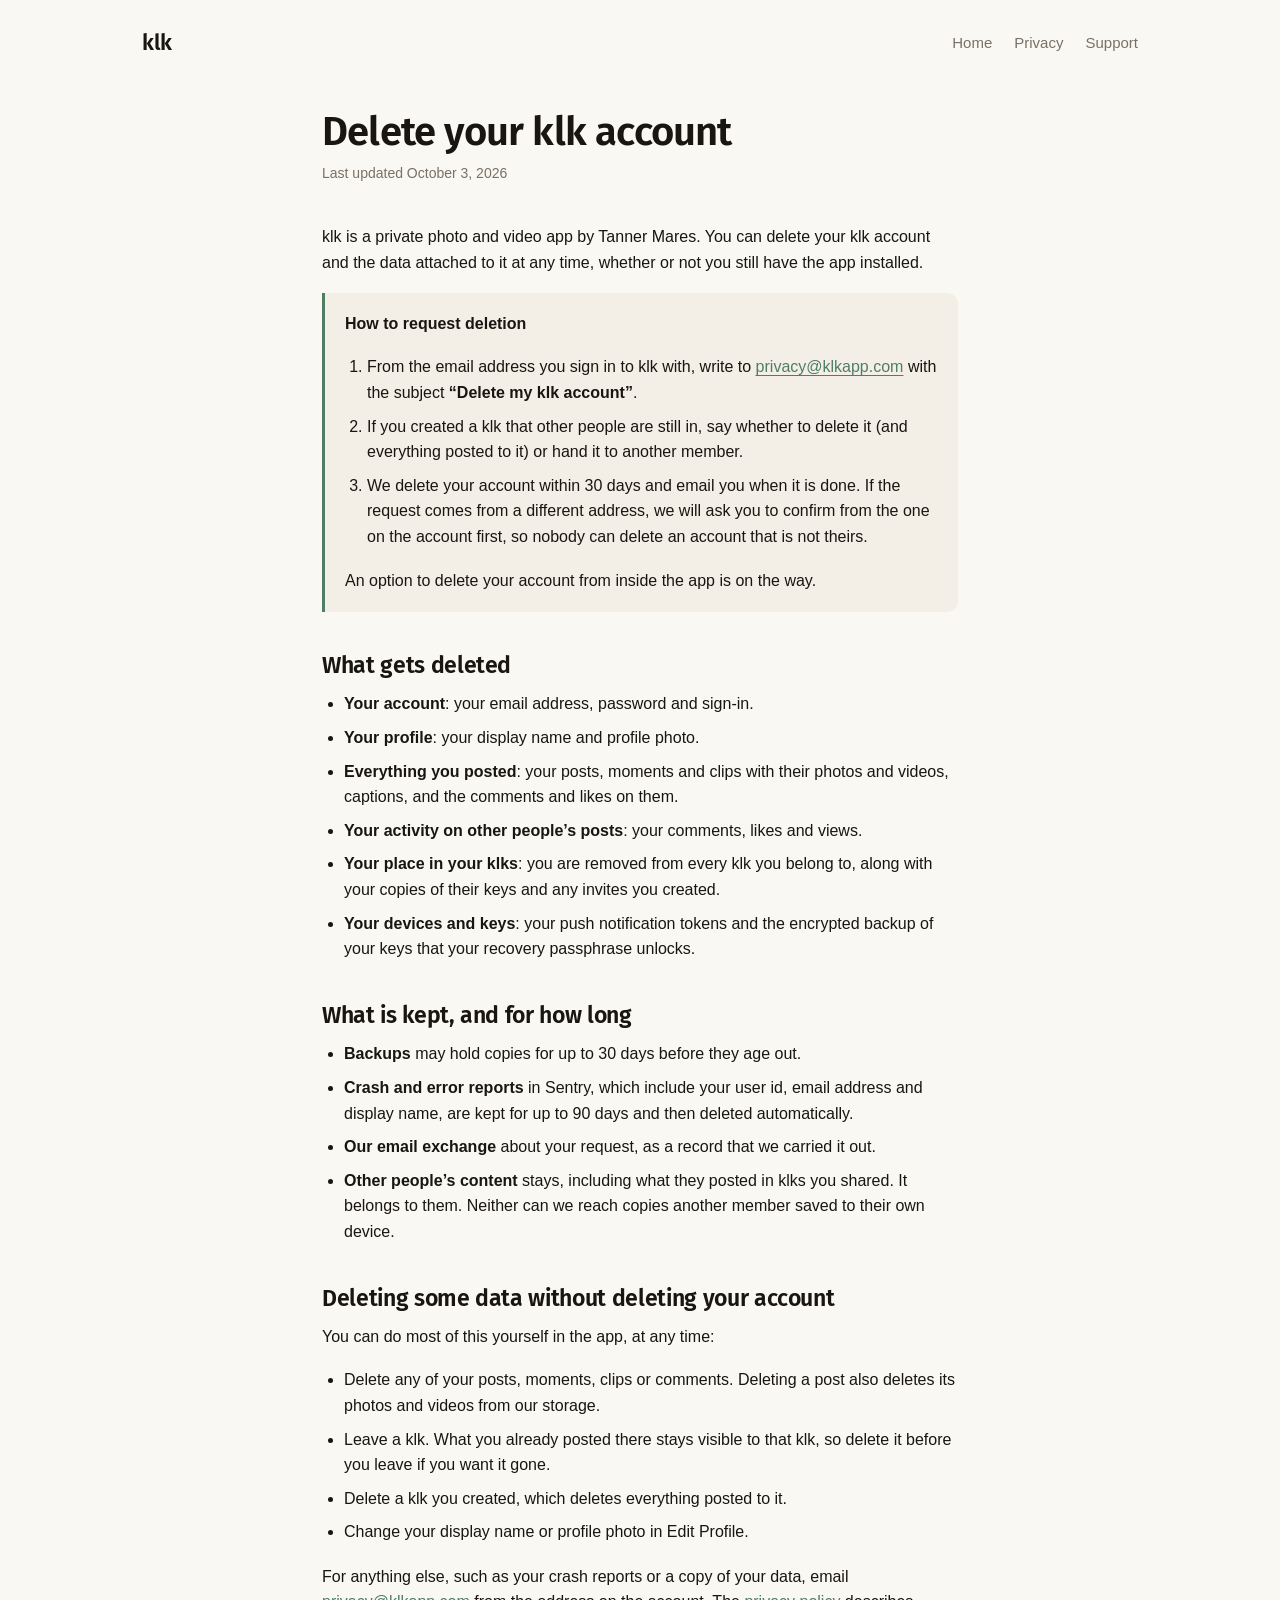
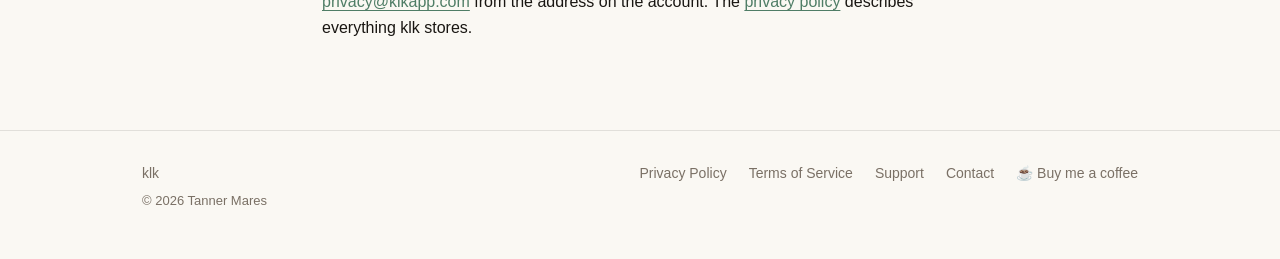
==== delete-account.html @ 4e1e34ee "feat(site): add a page for requesting account deletion ## Why this was needed Google Play's Data saf" ====
<!doctype html>
<html lang="en">
  <head>
    <meta charset="utf-8" />
    <meta name="viewport" content="width=device-width, initial-scale=1" />
    <title>Delete your account — klk</title>
    <meta
      name="description"
      content="How to delete your klk account and its data, what gets deleted, and what is kept."
    />
    <meta name="theme-color" content="#4f7d66" />
    <meta property="og:type" content="website" />
    <meta property="og:site_name" content="klk" />
    <meta property="og:title" content="Delete your account — klk" />
    <meta
      property="og:description"
      content="How to delete your klk account and its data, what gets deleted, and what is kept."
    />
    <meta property="og:url" content="https://klkapp.com/delete-account" />
    <meta property="og:image" content="https://klkapp.com/assets/og-image.png" />
    <meta property="og:image:width" content="2400" />
    <meta property="og:image:height" content="1260" />
    <meta
      property="og:image:alt"
      content="klk — a private, invite-only place for photos and video, shown with a list of klks: Family, Cabin trip, Book club."
    />
    <meta name="twitter:card" content="summary_large_image" />
    <meta name="twitter:title" content="Delete your account — klk" />
    <meta
      name="twitter:description"
      content="How to delete your klk account and its data, what gets deleted, and what is kept."
    />
    <meta name="twitter:image" content="https://klkapp.com/assets/og-image.png" />
    <link rel="icon" href="favicon.svg" type="image/svg+xml" />
    <link rel="preconnect" href="https://fonts.googleapis.com" />
    <link rel="preconnect" href="https://fonts.gstatic.com" crossorigin />
    <link
      href="https://fonts.googleapis.com/css2?family=Fira+Sans:wght@500;600&display=swap"
      rel="stylesheet"
    />
    <link rel="stylesheet" href="styles.css" />
  </head>
  <body>
    <header class="site-head">
      <div class="wrap">
        <a class="wordmark" href="./">klk</a>
        <nav>
          <a href="./">Home</a>
          <a href="privacy.html">Privacy</a>
          <a href="support.html">Support</a>
        </nav>
      </div>
    </header>

    <main class="doc">
      <div class="wrap narrow">
        <h1>Delete your klk account</h1>
        <p class="updated">Last updated October 3, 2026</p>

        <p>
          klk is a private photo and video app by Tanner Mares. You can delete your klk
          account and the data attached to it at any time, whether or not you still have
          the app installed.
        </p>

        <div class="callout">
          <p><strong>How to request deletion</strong></p>
          <ol>
            <li>
              From the email address you sign in to klk with, write to
              <a href="mailto:privacy@klkapp.com?subject=Delete%20my%20klk%20account"
                >privacy@klkapp.com</a
              >
              with the subject <strong>“Delete my klk account”</strong>.
            </li>
            <li>
              If you created a klk that other people are still in, say whether to delete it
              (and everything posted to it) or hand it to another member.
            </li>
            <li>
              We delete your account within 30 days and email you when it is done. If the
              request comes from a different address, we will ask you to confirm from the
              one on the account first, so nobody can delete an account that is not theirs.
            </li>
          </ol>
          <p>An option to delete your account from inside the app is on the way.</p>
        </div>

        <h2>What gets deleted</h2>
        <ul>
          <li>
            <strong>Your account</strong>: your email address, password and sign-in.
          </li>
          <li><strong>Your profile</strong>: your display name and profile photo.</li>
          <li>
            <strong>Everything you posted</strong>: your posts, moments and clips with
            their photos and videos, captions, and the comments and likes on them.
          </li>
          <li>
            <strong>Your activity on other people’s posts</strong>: your comments, likes
            and views.
          </li>
          <li>
            <strong>Your place in your klks</strong>: you are removed from every klk you
            belong to, along with your copies of their keys and any invites you created.
          </li>
          <li>
            <strong>Your devices and keys</strong>: your push notification tokens and the
            encrypted backup of your keys that your recovery passphrase unlocks.
          </li>
        </ul>

        <h2>What is kept, and for how long</h2>
        <ul>
          <li>
            <strong>Backups</strong> may hold copies for up to 30 days before they age out.
          </li>
          <li>
            <strong>Crash and error reports</strong> in Sentry, which include your user id,
            email address and display name, are kept for up to 90 days and then deleted
            automatically.
          </li>
          <li>
            <strong>Our email exchange</strong> about your request, as a record that we
            carried it out.
          </li>
          <li>
            <strong>Other people’s content</strong> stays, including what they posted in
            klks you shared. It belongs to them. Neither can we reach copies another member
            saved to their own device.
          </li>
        </ul>

        <h2 id="delete-some-data">Deleting some data without deleting your account</h2>
        <p>You can do most of this yourself in the app, at any time:</p>
        <ul>
          <li>
            Delete any of your posts, moments, clips or comments. Deleting a post also
            deletes its photos and videos from our storage.
          </li>
          <li>
            Leave a klk. What you already posted there stays visible to that klk, so delete
            it before you leave if you want it gone.
          </li>
          <li>
            Delete a klk you created, which deletes everything posted to it.
          </li>
          <li>Change your display name or profile photo in Edit Profile.</li>
        </ul>
        <p>
          For anything else, such as your crash reports or a copy of your data, email
          <a href="mailto:privacy@klkapp.com">privacy@klkapp.com</a> from the address on
          the account. The <a href="privacy.html">privacy policy</a> describes everything
          klk stores.
        </p>
      </div>
    </main>

    <footer class="site-foot">
      <div class="wrap">
        <div>
          <span>klk</span>
          <p class="copyright">© 2026 Tanner Mares</p>
        </div>
        <nav>
          <a href="privacy.html">Privacy Policy</a>
          <a href="terms.html">Terms of Service</a>
          <a href="support.html">Support</a>
          <a href="mailto:support@klkapp.com">Contact</a>
          <a href="https://buymeacoffee.com/tannermares" target="_blank" rel="noopener noreferrer">☕ Buy me a coffee</a>
        </nav>
      </div>
    </footer>
  </body>
</html>
---- styles.css ----
/* klk — marketing site.
   Tokens mirror constants/theme.ts in the app repo. The rule that holds the system
   together: color only ever means "which klk." Chrome is warm ink; a klk hue appears
   only where it identifies a klk. */

:root {
  --paper: #faf8f3;
  --surface: #f3efe7;
  --surface-sunken: #ebe6dc;
  --ink: #191612;
  --ink-muted: #7a7065;
  --rule: rgba(25, 22, 18, 0.11);
  --accent: #4f7d66;
  --accent-pressed: #3e6753;
  --on-accent: #faf8f3;

  --pine: #4f7d66;
  --clay: #b5654a;
  --indigo: #4c6fa5;
  --plum: #8a5a7d;
  --ochre: #a8813c;
  --teal: #3f7c86;

  --screen: 22px;
  --heading: 'Fira Sans', ui-sans-serif, system-ui, sans-serif;
  --body: -apple-system, BlinkMacSystemFont, 'Segoe UI', Roboto, Helvetica, Arial,
    sans-serif;
}

@media (prefers-color-scheme: dark) {
  :root {
    --paper: #14120f;
    --surface: #1e1b17;
    --surface-sunken: #0d0b09;
    --ink: #efeae1;
    --ink-muted: #9c9287;
    --rule: rgba(239, 234, 225, 0.12);
    --accent: #6fa88c;
    --accent-pressed: #8abfa4;
    --on-accent: #14120f;

    --pine: #6fa88c;
    --clay: #d08a6b;
    --indigo: #7c9bd1;
    --plum: #b98bac;
    --ochre: #d0a85b;
    --teal: #6baab4;
  }
}

* {
  box-sizing: border-box;
}

html {
  -webkit-text-size-adjust: 100%;
}

body {
  margin: 0;
  background: var(--paper);
  color: var(--ink);
  font-family: var(--body);
  font-size: 17px;
  line-height: 1.55;
  -webkit-font-smoothing: antialiased;
}

h1,
h2,
h3,
h4 {
  font-family: var(--heading);
  font-weight: 600;
  margin: 0;
}

h1 {
  font-size: clamp(34px, 6.5vw, 56px);
  line-height: 1.1;
  letter-spacing: -0.02em;
}

h2 {
  font-size: clamp(25px, 3.6vw, 34px);
  line-height: 1.2;
  letter-spacing: -0.015em;
}

h3 {
  font-size: 19px;
  line-height: 1.3;
  letter-spacing: -0.01em;
}

p {
  margin: 0 0 1.1em;
}

a {
  color: var(--accent);
  text-decoration-thickness: 1px;
  text-underline-offset: 3px;
}

.wrap {
  max-width: 1040px;
  margin: 0 auto;
  padding: 0 var(--screen);
}

.narrow {
  max-width: 680px;
}

.muted {
  color: var(--ink-muted);
}

.overline {
  font-size: 11px;
  letter-spacing: 0.07em;
  font-weight: 600;
  text-transform: uppercase;
  color: var(--ink-muted);
}

/* ── Chrome ─────────────────────────────────────────────────────────── */

.site-head {
  padding: 26px 0;
}

.site-head .wrap {
  display: flex;
  align-items: center;
  justify-content: space-between;
  gap: 16px;
}

.wordmark {
  display: inline-flex;
  align-items: center;
  gap: 10px;
  font-family: var(--heading);
  font-size: 22px;
  font-weight: 600;
  letter-spacing: -0.02em;
  color: var(--ink);
  text-decoration: none;
}

.wordmark svg {
  display: block;
}

.site-head nav {
  display: flex;
  gap: 22px;
  font-size: 15px;
}

.site-head nav a {
  color: var(--ink-muted);
  text-decoration: none;
}

.site-head nav a:hover {
  color: var(--ink);
}

/* ── Hero ───────────────────────────────────────────────────────────── */

.hero {
  padding: 48px 0 32px;
}

.hero .wrap {
  display: grid;
  grid-template-columns: minmax(0, 1fr) auto;
  gap: 56px;
  align-items: center;
}

.hero-copy {
  max-width: 30ch;
}

.hero h1 {
  margin-bottom: 20px;
}

.hero .lede {
  font-size: clamp(17px, 2vw, 20px);
  color: var(--ink-muted);
  max-width: 34ch;
}

.cta-row {
  display: flex;
  flex-wrap: wrap;
  gap: 12px;
  margin-top: 30px;
  align-items: center;
}

.btn {
  display: inline-block;
  padding: 14px 22px;
  border-radius: 11px;
  border: 1px solid transparent;
  font-size: 15px;
  font-weight: 600;
  text-decoration: none;
  background: var(--accent);
  color: var(--on-accent);
}

.btn:hover {
  background: var(--accent-pressed);
}

.btn.outline {
  background: transparent;
  border-color: var(--rule);
  color: var(--ink);
}

.btn.outline:hover {
  background: var(--surface);
}

.cta-note {
  font-size: 13px;
  color: var(--ink-muted);
}

/* ── Sections ───────────────────────────────────────────────────────── */

section {
  padding: 56px 0;
}

.rule-top {
  border-top: 1px solid var(--rule);
}

.section-head {
  max-width: 34ch;
  margin-bottom: 40px;
}

.section-head h2 {
  margin-bottom: 14px;
}

.section-head p {
  color: var(--ink-muted);
  margin: 0;
}

.cols {
  display: grid;
  grid-template-columns: repeat(3, minmax(0, 1fr));
  gap: 32px 40px;
}

@media (max-width: 760px) {
  .cols {
    grid-template-columns: 1fr;
  }
}

.col h3 {
  margin-bottom: 8px;
}

.col p {
  color: var(--ink-muted);
  font-size: 16px;
  margin: 0;
}

.col .hue-bar {
  display: block;
  width: 3px;
  height: 34px;
  border-radius: 4px;
  margin-bottom: 16px;
  background: var(--rule);
}

/* Philosophy — the emotional close. Wider measure, larger type, no columns. */

.manifesto {
  padding: 72px 0;
  background: var(--surface);
  border-top: 1px solid var(--rule);
  border-bottom: 1px solid var(--rule);
}

.manifesto .wrap {
  max-width: 680px;
}

.manifesto h2 {
  margin-bottom: 24px;
}

.manifesto p {
  font-size: clamp(17px, 2vw, 19px);
  line-height: 1.65;
}

.manifesto p:last-child {
  margin-bottom: 0;
}

/* ── Phone mockups ──────────────────────────────────────────────────── */

.phones {
  display: flex;
  gap: 20px;
  align-items: flex-end;
}

.phone {
  width: 258px;
  flex: none;
  border-radius: 38px;
  border: 1px solid var(--rule);
  background: var(--paper);
  padding: 9px;
  box-shadow: 0 8px 24px rgba(25, 22, 18, 0.14);
}

/* Both phones stay the same size — scaling one down read as an inconsistency rather than
   as depth. The pair is staggered vertically instead, which the flex-end alignment on the
   container turns into an offset without touching either frame's dimensions. */
.phone.behind {
  margin-bottom: 26px;
}

.screen {
  border-radius: 30px;
  overflow: hidden;
  background: var(--paper);
  /* Tall enough for the feed screen's full contents — moment bar, a whole post, and the
     tab bar — to sit inside the frame rather than overflowing past its bottom edge. */
  height: 580px;
  display: flex;
  flex-direction: column;
  font-size: 12px;
  line-height: 1.4;
}

.screen .title {
  font-family: var(--heading);
  font-weight: 600;
  font-size: 24px;
  letter-spacing: -0.02em;
  padding: 16px 14px 8px;
}

/* moment bar */

.moment-bar {
  display: flex;
  gap: 4px;
  padding: 10px 8px;
  border-bottom: 0.5px solid var(--rule);
}

.moment {
  width: 54px;
  text-align: center;
}

.moment .ring {
  width: 48px;
  height: 48px;
  margin: 0 auto;
  border-radius: 999px;
  border: 2px solid var(--rule);
  padding: 3px;
}

.moment .disc {
  width: 100%;
  height: 100%;
  border-radius: 999px;
  background: var(--surface-sunken);
  display: grid;
  place-items: center;
  font-size: 15px;
  font-weight: 600;
  color: var(--ink-muted);
}

.moment .cap {
  font-size: 10px;
  color: var(--ink-muted);
  margin-top: 4px;
  overflow: hidden;
  text-overflow: ellipsis;
  white-space: nowrap;
}

/* post */

.post-head {
  display: flex;
  align-items: center;
  gap: 10px;
  padding: 10px 14px;
}

.avatar {
  width: 28px;
  height: 28px;
  border-radius: 999px;
  background: var(--surface-sunken);
  display: grid;
  place-items: center;
  font-size: 11px;
  font-weight: 600;
  color: var(--ink-muted);
  flex: none;
}

.post-head .who {
  font-family: var(--heading);
  font-weight: 600;
  font-size: 13px;
  flex: 1;
}

.post-head .attr {
  text-align: right;
  line-height: 1.25;
}

.post-head .klk {
  font-size: 10px;
  font-weight: 600;
}

.post-head .when {
  font-size: 10px;
  color: var(--ink-muted);
}

/* The app posts at the photo's own ratio; the mockup pins it square so the whole post —
   icons, likes, caption — still fits inside the frame.

   The "photo" is a CSS-drawn scene rather than a real image: it keeps the repo
   dependency-free, it can't go stale against the app, and an illustrated lake sits
   honestly next to illustrated chrome where a stock photo would read as a real capture
   and make the rest look fake by comparison. Layers paint back to front — sky, sun,
   far ridge, near ridge, water, glare. */
.photo {
  aspect-ratio: 1 / 1;
  flex: none;
  position: relative;
  overflow: hidden;
  background: linear-gradient(#f6e2c8 0%, #f0cfae 42%, #e8bfa0 58%);
}

.photo::before {
  /* Sun, low and hazy. */
  content: '';
  position: absolute;
  top: 24%;
  left: 34%;
  width: 21%;
  aspect-ratio: 1;
  border-radius: 999px;
  background: radial-gradient(circle, #fff4dd 38%, rgba(255, 231, 194, 0) 72%);
}

.photo::after {
  /* Water — the bottom 42%, with the sun's glare smeared down it. */
  content: '';
  position: absolute;
  inset: 58% 0 0;
  background:
    radial-gradient(58% 88% at 44% 0%, rgba(255, 243, 219, 0.7), transparent 68%),
    linear-gradient(#c2a98d 0%, #8d8b7e 42%, #5d6963 100%);
}

/* Two ridges, and the far one is deliberately much paler — aerial perspective is the
   only thing separating them into distinct hills rather than one dark mass. */
.photo .ridge {
  position: absolute;
  left: -6%;
  right: -6%;
  bottom: 42%;
  height: 26%;
  background: #b09a84;
  clip-path: polygon(0 100%, 0 46%, 17% 22%, 31% 44%, 46% 14%, 63% 42%, 78% 26%, 100% 52%, 100% 100%);
}

.photo .ridge.near {
  bottom: 42%;
  height: 17%;
  background: #5c4c40;
  clip-path: polygon(0 100%, 0 62%, 22% 30%, 38% 58%, 57% 26%, 74% 54%, 100% 34%, 100% 100%);
}

.post-body {
  padding: 8px 14px 14px;
}

.icons {
  display: flex;
  gap: 16px;
  color: var(--ink-muted);
  margin-bottom: 5px;
}

.icons svg {
  display: block;
}

.likes {
  font-size: 12px;
  font-weight: 600;
}

.caption-line {
  font-size: 12px;
  color: var(--ink);
  margin-top: 4px;
}

.caption-line b {
  font-family: var(--heading);
  font-weight: 600;
}

.comment-line {
  font-size: 12px;
  color: var(--ink-muted);
  margin-top: 4px;
}

/* klks hub */

.hub-intro {
  padding: 4px 14px 14px;
  font-size: 12px;
  color: var(--ink-muted);
}

.klk-row {
  display: flex;
  align-items: center;
  gap: 14px;
  padding: 15px 14px;
  border-bottom: 0.5px solid var(--rule);
}

.klk-row .bar {
  width: 3px;
  height: 34px;
  border-radius: 4px;
  flex: none;
}

.klk-row .name {
  font-family: var(--heading);
  font-weight: 600;
  font-size: 14px;
}

.klk-row .members {
  font-size: 11px;
  color: var(--ink-muted);
  margin-top: 2px;
}

.klk-row .state {
  margin-left: auto;
  white-space: nowrap;
  font-size: 10px;
  letter-spacing: 0.07em;
  font-weight: 600;
  text-transform: uppercase;
}

/* tab bar */

.tabbar {
  margin-top: auto;
  display: flex;
  justify-content: space-around;
  align-items: center;
  padding: 12px 0 16px;
  border-top: 0.5px solid var(--rule);
  background: var(--surface);
  color: var(--ink-muted);
}

.tabbar .on {
  color: var(--accent);
}

/* ── Legal pages ────────────────────────────────────────────────────── */

.doc {
  padding: 24px 0 72px;
}

.doc h1 {
  font-size: clamp(29px, 5vw, 40px);
  margin-bottom: 8px;
}

.doc .updated {
  color: var(--ink-muted);
  font-size: 14px;
  margin-bottom: 40px;
}

.doc h2 {
  font-size: 23px;
  margin: 40px 0 12px;
}

.doc h3 {
  margin: 26px 0 8px;
}

.doc p,
.doc li {
  font-size: 16px;
  line-height: 1.6;
}

.doc ul,
.doc ol {
  padding-left: 22px;
  margin: 0 0 1.1em;
}

.doc li {
  margin-bottom: 8px;
}

.callout {
  background: var(--surface);
  border-left: 3px solid var(--accent);
  border-radius: 0 11px 11px 0;
  padding: 18px 20px;
  margin: 0 0 1.4em;
}

.callout p:last-child {
  margin-bottom: 0;
}

/* ── Invite page ────────────────────────────────────────────────────── */

/* The code is long and unbroken (two base64 strings), so it wraps anywhere rather
   than overflowing the column on a phone. */
.invite-code {
  display: flex;
  align-items: center;
  gap: 12px;
  background: var(--surface);
  border-radius: 11px;
  padding: 14px 16px;
  margin: 0 0 1.4em;
}

.invite-code code {
  flex: 1;
  min-width: 0;
  overflow-wrap: anywhere;
  font-size: 14px;
  line-height: 1.5;
  user-select: all;
}

button.btn {
  font: inherit;
  font-size: 15px;
  font-weight: 600;
  cursor: pointer;
}

/* ── Support FAQ ────────────────────────────────────────────────────── */

.faq {
  border-top: 1px solid var(--rule);
  margin-bottom: 1.4em;
}

.faq details {
  border-bottom: 1px solid var(--rule);
}

.faq summary {
  font-family: var(--heading);
  font-weight: 600;
  font-size: 16px;
  padding: 16px 28px 16px 0;
  cursor: pointer;
  position: relative;
  list-style: none;
}

/* Safari still paints the default disclosure triangle without this. */
.faq summary::-webkit-details-marker {
  display: none;
}

/* The chevron is drawn from two borders on a rotated square, so it inherits
   currentColor and needs no SVG or icon font. */
.faq summary::after {
  content: '';
  position: absolute;
  right: 6px;
  top: 22px;
  width: 7px;
  height: 7px;
  border-right: 2px solid var(--ink-muted);
  border-bottom: 2px solid var(--ink-muted);
  transform: rotate(45deg);
  transition: transform 0.15s ease;
}

.faq details[open] summary::after {
  transform: rotate(-135deg);
  top: 25px;
}

.faq .answer {
  padding: 0 0 16px;
}

.faq .answer p:last-child {
  margin-bottom: 0;
}

/* ── Footer ─────────────────────────────────────────────────────────── */

.site-foot {
  border-top: 1px solid var(--rule);
  padding: 32px 0 48px;
  font-size: 14px;
  color: var(--ink-muted);
}

.site-foot .wrap {
  display: flex;
  flex-wrap: wrap;
  gap: 16px 24px;
  justify-content: space-between;
}

.site-foot a {
  color: var(--ink-muted);
  text-decoration: none;
}

.site-foot a:hover {
  color: var(--ink);
}

.site-foot nav {
  display: flex;
  flex-wrap: wrap;
  gap: 10px 22px;
}

.site-foot .copyright {
  margin: 6px 0 0;
  font-size: 13px;
}

/* ── Responsive ─────────────────────────────────────────────────────── */

@media (max-width: 900px) {
  .hero .wrap {
    grid-template-columns: 1fr;
    gap: 40px;
  }

  .hero-copy {
    max-width: none;
  }

  .phones {
    justify-content: center;
    overflow-x: auto;
    padding-bottom: 8px;
  }

  .phone.behind {
    display: none;
  }
}
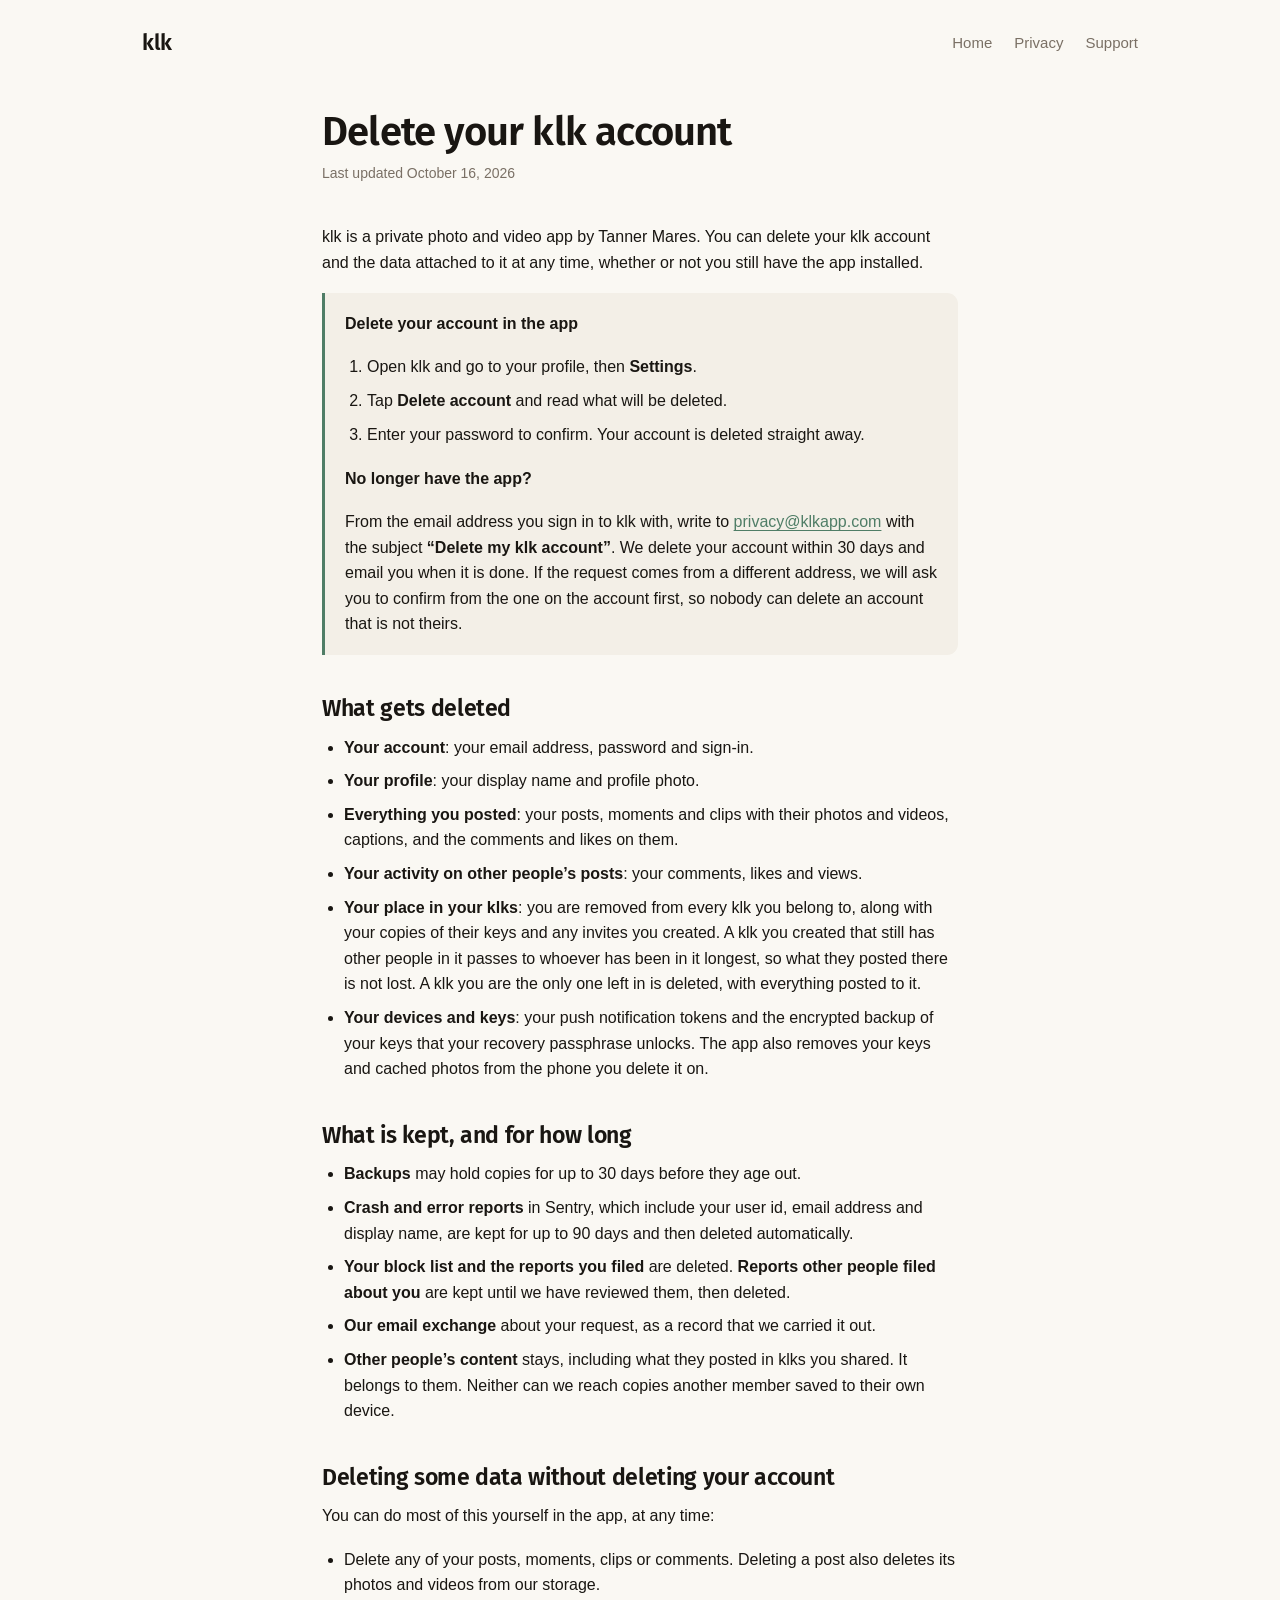
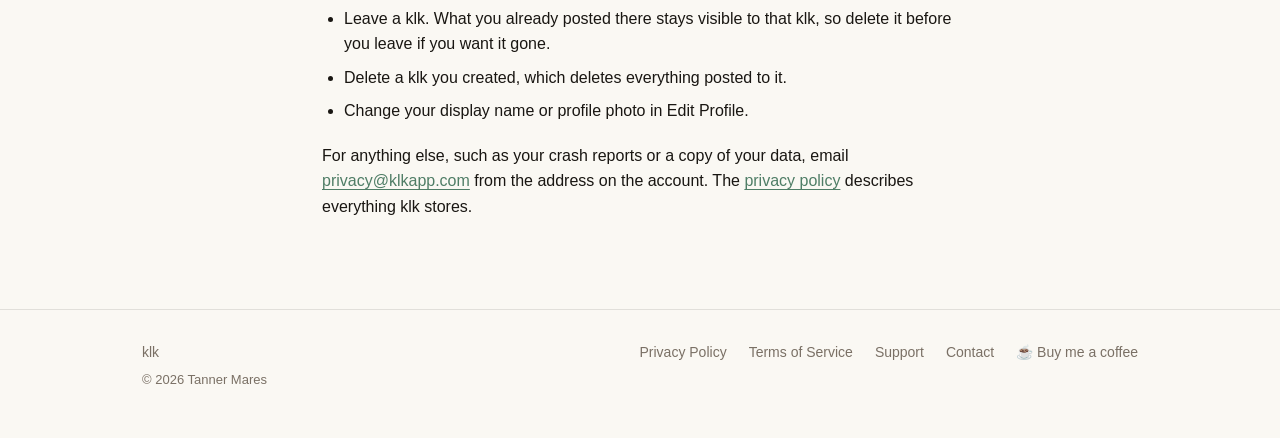
==== commit 0caf6f54: "docs(legal): describe in-app reporting, blocking and account deletion ## Why this was needed The app" ====
--- a/delete-account.html
+++ b/delete-account.html
@@ -55,7 +55,7 @@
     <main class="doc">
       <div class="wrap narrow">
         <h1>Delete your klk account</h1>
-        <p class="updated">Last updated October 3, 2026</p>
+        <p class="updated">Last updated October 16, 2026</p>
 
         <p>
           klk is a private photo and video app by Tanner Mares. You can delete your klk
@@ -64,26 +64,23 @@
         </p>
 
         <div class="callout">
-          <p><strong>How to request deletion</strong></p>
+          <p><strong>Delete your account in the app</strong></p>
           <ol>
-            <li>
-              From the email address you sign in to klk with, write to
-              <a href="mailto:privacy@klkapp.com?subject=Delete%20my%20klk%20account"
-                >privacy@klkapp.com</a
-              >
-              with the subject <strong>“Delete my klk account”</strong>.
-            </li>
-            <li>
-              If you created a klk that other people are still in, say whether to delete it
-              (and everything posted to it) or hand it to another member.
-            </li>
-            <li>
-              We delete your account within 30 days and email you when it is done. If the
-              request comes from a different address, we will ask you to confirm from the
-              one on the account first, so nobody can delete an account that is not theirs.
-            </li>
+            <li>Open klk and go to your profile, then <strong>Settings</strong>.</li>
+            <li>Tap <strong>Delete account</strong> and read what will be deleted.</li>
+            <li>Enter your password to confirm. Your account is deleted straight away.</li>
           </ol>
-          <p>An option to delete your account from inside the app is on the way.</p>
+          <p><strong>No longer have the app?</strong></p>
+          <p>
+            From the email address you sign in to klk with, write to
+            <a href="mailto:privacy@klkapp.com?subject=Delete%20my%20klk%20account"
+              >privacy@klkapp.com</a
+            >
+            with the subject <strong>“Delete my klk account”</strong>. We delete your
+            account within 30 days and email you when it is done. If the request comes
+            from a different address, we will ask you to confirm from the one on the
+            account first, so nobody can delete an account that is not theirs.
+          </p>
         </div>
 
         <h2>What gets deleted</h2>
@@ -102,11 +99,15 @@
           </li>
           <li>
             <strong>Your place in your klks</strong>: you are removed from every klk you
-            belong to, along with your copies of their keys and any invites you created.
+            belong to, along with your copies of their keys and any invites you created. A
+            klk you created that still has other people in it passes to whoever has been in
+            it longest, so what they posted there is not lost. A klk you are the only one
+            left in is deleted, with everything posted to it.
           </li>
           <li>
             <strong>Your devices and keys</strong>: your push notification tokens and the
-            encrypted backup of your keys that your recovery passphrase unlocks.
+            encrypted backup of your keys that your recovery passphrase unlocks. The app
+            also removes your keys and cached photos from the phone you delete it on.
           </li>
         </ul>
 
@@ -119,6 +120,11 @@
             <strong>Crash and error reports</strong> in Sentry, which include your user id,
             email address and display name, are kept for up to 90 days and then deleted
             automatically.
+          </li>
+          <li>
+            <strong>Your block list and the reports you filed</strong> are deleted.
+            <strong>Reports other people filed about you</strong> are kept until we have
+            reviewed them, then deleted.
           </li>
           <li>
             <strong>Our email exchange</strong> about your request, as a record that we
--- a/styles.css
+++ b/styles.css
@@ -314,6 +314,81 @@
 
 .manifesto p:last-child {
   margin-bottom: 0;
+}
+
+/* ── Request access ─────────────────────────────────────────────────── */
+
+.access-form {
+  max-width: 520px;
+}
+
+.access-form label {
+  display: block;
+  font-size: 13px;
+  font-weight: 600;
+  margin-bottom: 8px;
+}
+
+.access-row {
+  display: flex;
+  flex-wrap: wrap;
+  gap: 12px;
+}
+
+.access-row input {
+  flex: 1 1 240px;
+  min-width: 0;
+  padding: 13px 16px;
+  border-radius: 11px;
+  border: 1px solid var(--rule);
+  background: var(--surface);
+  color: var(--ink);
+  font: inherit;
+  font-size: 16px; /* 16px or more, or iOS Safari zooms the page on focus */
+}
+
+.access-row input:focus {
+  outline: 2px solid var(--accent);
+  outline-offset: 1px;
+}
+
+.access-form .hint {
+  font-size: 14px;
+  color: var(--ink-muted);
+  margin: 10px 0 0;
+}
+
+/* Kept in the layout for bots but out of sight and out of the tab order. Not
+   display:none — some bots skip fields that are. */
+.honeypot {
+  position: absolute;
+  left: -9999px;
+  width: 1px;
+  height: 1px;
+  overflow: hidden;
+}
+
+/* An error is ink, not red: color only ever means "which klk." */
+.form-status {
+  font-size: 15px;
+  color: var(--ink-muted);
+  margin: 12px 0 0;
+}
+
+.form-status:empty {
+  display: none;
+}
+
+.form-status.error {
+  color: var(--ink);
+  font-weight: 600;
+}
+
+/* Once sent, the line replaces the whole form, so it reads at body size. */
+.form-status.done {
+  color: var(--ink);
+  font-size: 17px;
+  margin: 0;
 }
 
 /* ── Phone mockups ──────────────────────────────────────────────────── */
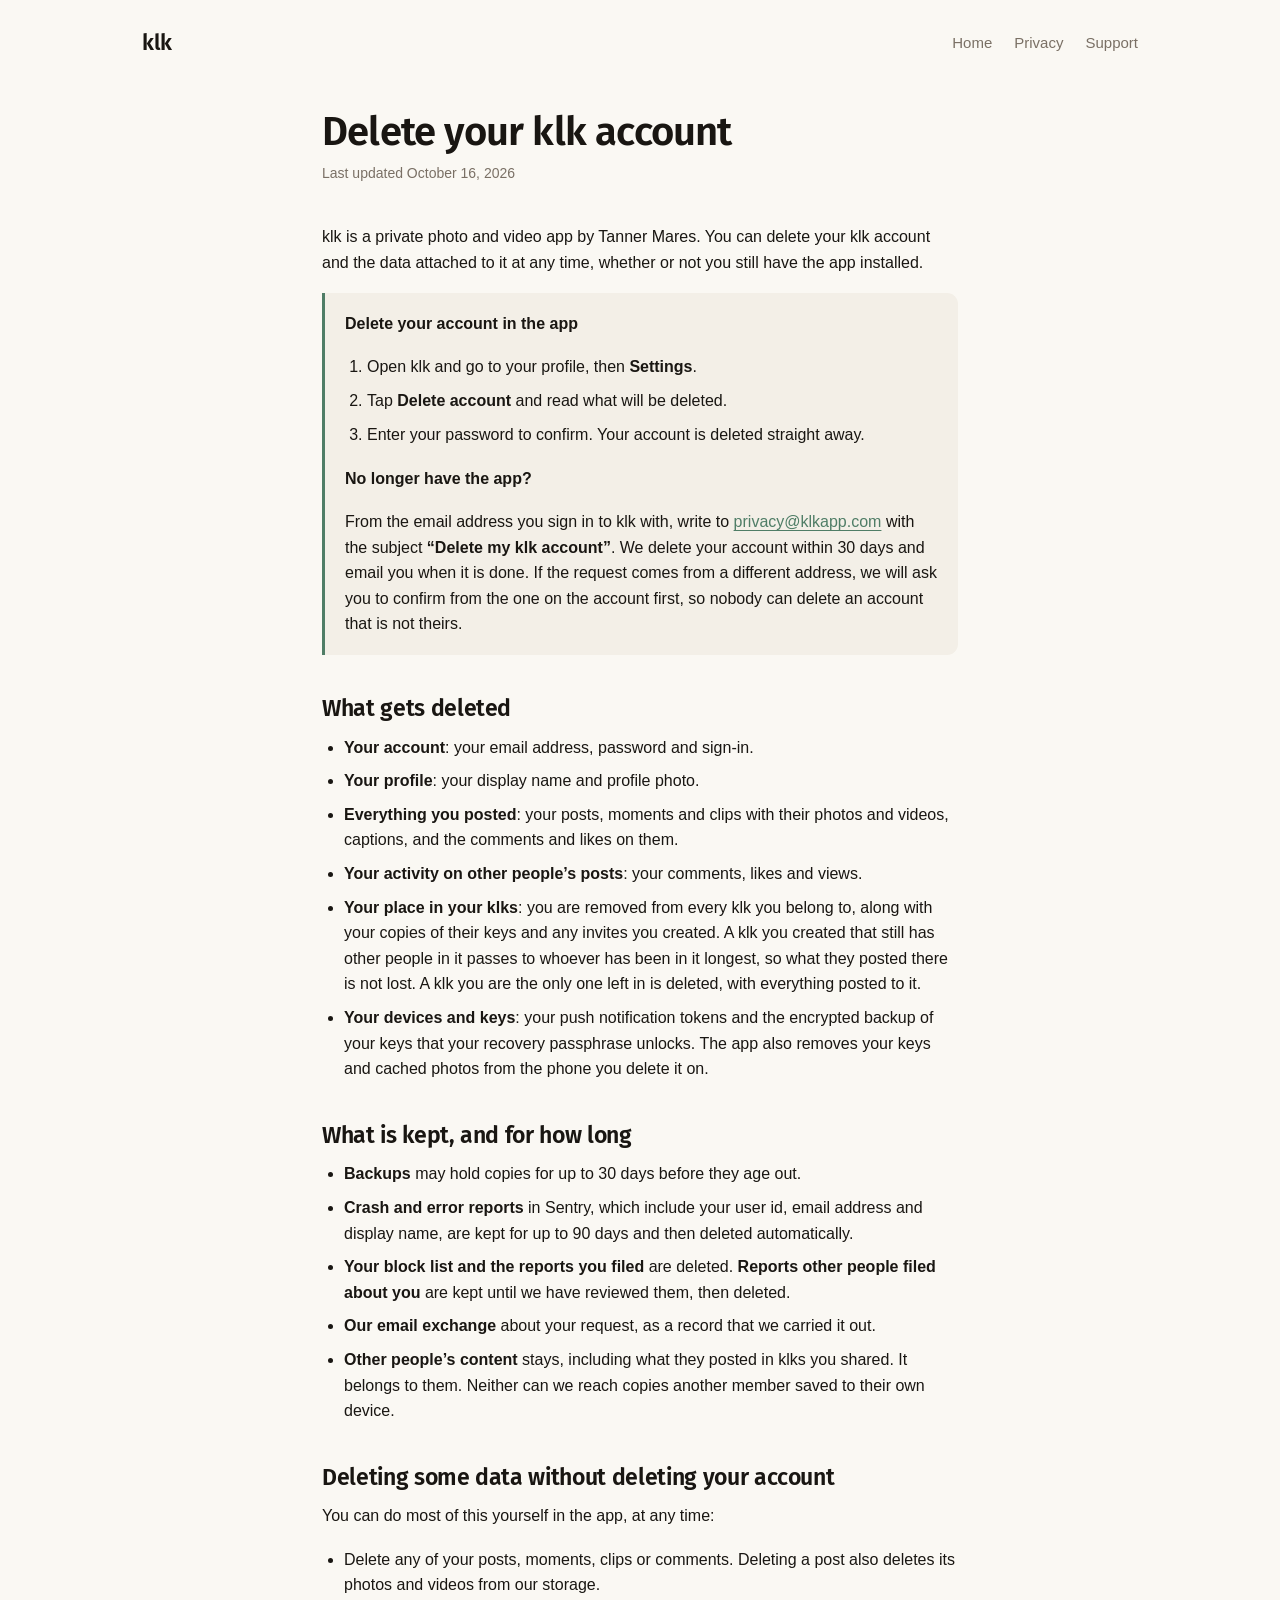
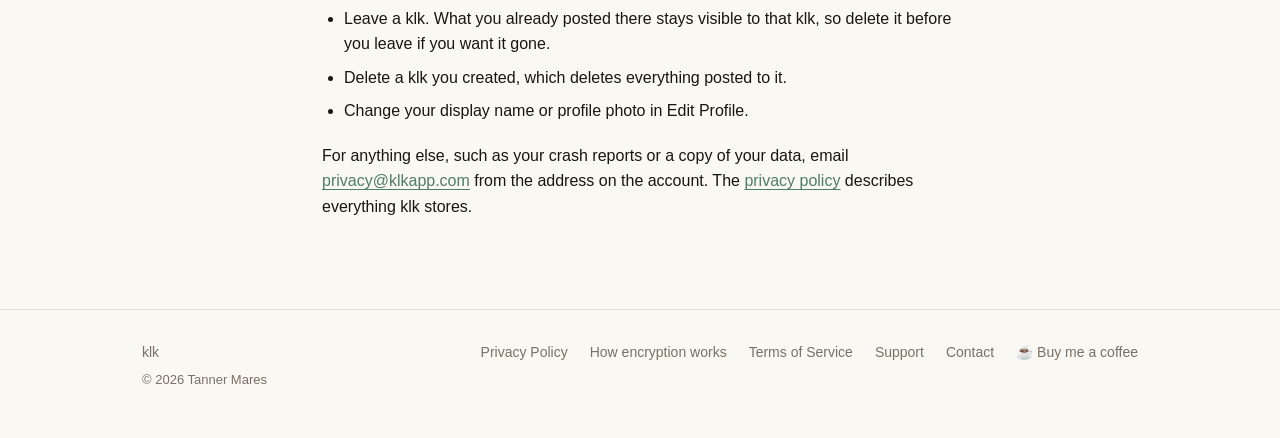
==== commit e6857cf2: "feat(site): explain how klk's encryption works ## Why this was needed The privacy policy says what i" ====
--- a/delete-account.html
+++ b/delete-account.html
@@ -170,6 +170,7 @@
         </div>
         <nav>
           <a href="privacy.html">Privacy Policy</a>
+          <a href="encryption.html">How encryption works</a>
           <a href="terms.html">Terms of Service</a>
           <a href="support.html">Support</a>
           <a href="mailto:support@klkapp.com">Contact</a>
--- a/styles.css
+++ b/styles.css
@@ -876,3 +876,482 @@
     display: none;
   }
 }
+
+/* ── How encryption works ───────────────────────────────────────────── */
+
+/* The page is a legal-style doc with figures dropped in. Figures stay ink on surface;
+   the only hue is on a key or a lock, and it is always the hue of the klk that key
+   belongs to — set inline by the page, so the rule holds by construction. */
+
+.how .lede {
+  font-size: clamp(17px, 2vw, 19px);
+  color: var(--ink-muted);
+}
+
+.how code {
+  font-family: ui-monospace, 'SF Mono', Menlo, Consolas, monospace;
+  font-size: 0.88em;
+  overflow-wrap: anywhere;
+}
+
+/* .doc sets every paragraph to 16px, which would otherwise outrank .overline. */
+.how .overline {
+  font-size: 11px;
+}
+
+.how ol.short li {
+  margin-bottom: 12px;
+}
+
+.fig {
+  margin: 28px 0 32px;
+  padding: 24px 20px;
+  background: var(--surface);
+  border-radius: 14px;
+}
+
+/* A photo's trip: station, hop, station, hop, station. On a phone it turns into a
+   column and the hops turn to point down. */
+.trip {
+  display: grid;
+  grid-template-columns: 1fr auto 1fr auto 1fr;
+  align-items: start;
+  gap: 8px;
+}
+
+.station {
+  display: flex;
+  flex-direction: column;
+  align-items: center;
+  text-align: center;
+}
+
+.fig .station-label {
+  font-size: 14px;
+  line-height: 1.4;
+  color: var(--ink-muted);
+  margin: 12px 0 0;
+}
+
+.station-label strong {
+  display: block;
+  font-family: var(--heading);
+  font-weight: 600;
+  color: var(--ink);
+}
+
+/* Same proportions as the landing page's phones, shrunk; the photo inside is the same
+   CSS lake, so the photo that leaves one phone visibly arrives on the other. */
+.mini-phone {
+  width: 92px;
+  height: 128px;
+  border-radius: 18px;
+  border: 1px solid var(--rule);
+  background: var(--paper);
+  padding: 6px;
+  display: flex;
+  align-items: center;
+}
+
+.mini-phone .photo {
+  width: 100%;
+  border-radius: 6px;
+}
+
+.mini-server {
+  width: 128px;
+  height: 128px;
+  border-radius: 14px;
+  border: 1px solid var(--rule);
+  background: var(--paper);
+  padding: 14px;
+  color: var(--ink);
+}
+
+.mini-server .noise {
+  display: block;
+  width: 100%;
+  height: 100%;
+  border-radius: 4px;
+}
+
+.hop {
+  display: flex;
+  flex-direction: column;
+  align-items: center;
+  gap: 6px;
+  width: 92px;
+  padding-top: 34px;
+}
+
+.hop svg {
+  display: block;
+}
+
+.hop-line {
+  display: block;
+  width: 100%;
+  height: 0;
+  border-top: 1.5px dashed currentColor;
+  position: relative;
+}
+
+/* Arrowhead from two borders, so it picks up the hop's hue with no extra SVG. */
+.hop-line::after {
+  content: '';
+  position: absolute;
+  right: 0;
+  top: -5.5px;
+  width: 8px;
+  height: 8px;
+  border-top: 1.5px solid currentColor;
+  border-right: 1.5px solid currentColor;
+  transform: rotate(45deg);
+}
+
+.fig .hop-label {
+  font-size: 12px;
+  line-height: 1.3;
+  text-align: center;
+  color: var(--ink-muted);
+}
+
+@media (max-width: 620px) {
+  .trip {
+    grid-template-columns: 1fr;
+    justify-items: center;
+    gap: 4px;
+  }
+
+  .hop {
+    flex-direction: row;
+    width: auto;
+    padding: 10px 0;
+  }
+
+  .hop-line {
+    width: 0;
+    height: 36px;
+    border-top: 0;
+    border-left: 1.5px dashed currentColor;
+  }
+
+  .hop-line::after {
+    right: auto;
+    top: auto;
+    left: -5.5px;
+    bottom: 0;
+    transform: rotate(135deg);
+  }
+
+  .fig .hop-label {
+    text-align: left;
+    max-width: 16ch;
+  }
+}
+
+/* Keyring: which phone holds which klk's key. */
+.keyring {
+  display: grid;
+  grid-template-columns: repeat(2, minmax(0, 1fr));
+  gap: 16px;
+}
+
+.holder {
+  background: var(--paper);
+  border: 1px solid var(--rule);
+  border-radius: 12px;
+  padding: 14px 16px 16px;
+  display: flex;
+  flex-direction: column;
+  align-items: flex-start;
+  gap: 10px;
+}
+
+.holder .overline {
+  margin: 0 0 2px;
+}
+
+.key-chip {
+  display: inline-flex;
+  align-items: center;
+  gap: 8px;
+}
+
+.key-chip svg {
+  display: block;
+  flex: none;
+}
+
+/* The name is ink; only the key carries the klk's hue. */
+.key-chip span {
+  font-family: var(--heading);
+  font-weight: 600;
+  font-size: 15px;
+  color: var(--ink);
+}
+
+@media (max-width: 480px) {
+  .keyring {
+    grid-template-columns: 1fr;
+  }
+}
+
+/* Invite link, with the two halves of the fragment marked two different ways — an
+   underline and a box — rather than two colours, since neither is a klk. */
+.fig .url {
+  font-family: ui-monospace, 'SF Mono', Menlo, Consolas, monospace;
+  font-size: clamp(14px, 2.6vw, 17px);
+  line-height: 1.9;
+  margin: 0 0 18px;
+  overflow-wrap: anywhere;
+}
+
+.url-base {
+  color: var(--ink-muted);
+}
+
+.url-token {
+  text-decoration: underline;
+  text-decoration-thickness: 2px;
+  text-underline-offset: 5px;
+}
+
+.url-token,
+.url-key {
+  white-space: nowrap;
+}
+
+.url-key {
+  display: inline-block;
+  line-height: 1.4;
+  border: 1.5px solid var(--ink);
+  border-radius: 6px;
+  padding: 2px 5px;
+  margin-left: 2px;
+}
+
+.url-legend {
+  display: grid;
+  grid-template-columns: repeat(2, minmax(0, 1fr));
+  gap: 14px 20px;
+  margin: 0;
+}
+
+.url-legend dt {
+  font-family: var(--heading);
+  font-weight: 600;
+  font-size: 15px;
+  display: flex;
+  align-items: center;
+  gap: 8px;
+}
+
+.fig .url-legend dd {
+  margin: 4px 0 0;
+  font-size: 14px;
+  line-height: 1.45;
+  color: var(--ink-muted);
+}
+
+.swatch {
+  display: inline-block;
+  width: 18px;
+  height: 12px;
+  flex: none;
+}
+
+.swatch.token {
+  border-bottom: 2px solid var(--ink);
+}
+
+.swatch.key {
+  border: 1.5px solid var(--ink);
+  border-radius: 3px;
+}
+
+@media (max-width: 480px) {
+  .url-legend {
+    grid-template-columns: 1fr;
+  }
+}
+
+/* Rekey timeline: one klk, so both versions of its key are the same hue. */
+.timeline {
+  display: grid;
+  grid-template-columns: minmax(0, 1fr) auto minmax(0, 1fr);
+  align-items: start;
+  gap: 12px;
+}
+
+.era-bar {
+  height: 6px;
+  border-radius: 999px;
+  background: var(--pine);
+  margin: 7px 0 12px;
+}
+
+/* The retired key fades rather than changing colour: it is still the same klk. */
+.era:first-child .era-bar {
+  opacity: 0.45;
+}
+
+.fig .era-name {
+  font-family: var(--heading);
+  font-weight: 600;
+  font-size: 15px;
+  line-height: 1.3;
+  margin: 0 0 4px;
+}
+
+.fig .era-note {
+  font-size: 14px;
+  line-height: 1.4;
+  color: var(--ink-muted);
+  margin: 0;
+}
+
+.event {
+  display: flex;
+  flex-direction: column;
+  align-items: center;
+  gap: 8px;
+}
+
+.event-dot {
+  width: 20px;
+  height: 20px;
+  border-radius: 999px;
+  border: 2px solid var(--ink);
+  background: var(--paper);
+}
+
+.event-label {
+  font-size: 13px;
+  font-weight: 600;
+  white-space: nowrap;
+}
+
+/* The technical half opens with a rule and an overline, so the plain-words half reads
+   as complete on its own. */
+.part-break {
+  margin-top: 64px;
+  padding-top: 40px;
+  border-top: 1px solid var(--rule);
+}
+
+.part-break h2 {
+  margin-top: 6px;
+}
+
+/* The table scrolls inside its own box at phone width, never the page. */
+.table-scroll {
+  overflow-x: auto;
+  margin: 0 0 1.1em;
+}
+
+.spec {
+  width: 100%;
+  border-collapse: collapse;
+  font-size: 15px;
+  line-height: 1.5;
+}
+
+.spec th,
+.spec td {
+  text-align: left;
+  vertical-align: top;
+  padding: 10px 12px 10px 0;
+  border-bottom: 1px solid var(--rule);
+}
+
+.spec th {
+  font-family: var(--heading);
+  font-weight: 600;
+  font-size: 13px;
+  letter-spacing: 0.04em;
+  text-transform: uppercase;
+  color: var(--ink-muted);
+}
+
+.spec td:first-child {
+  width: 42%;
+  color: var(--ink-muted);
+}
+
+/* Key hierarchy: boxes for keys, plain lines between them for what turns one into
+   the next. */
+.ladder {
+  list-style: none;
+  padding: 0 !important;
+  margin: 20px 0 24px !important;
+}
+
+.ladder li {
+  margin: 0;
+}
+
+.ladder > li:not(.op) {
+  background: var(--surface);
+  border-radius: 11px;
+  padding: 12px 16px;
+}
+
+.ladder .op {
+  font-family: ui-monospace, 'SF Mono', Menlo, Consolas, monospace;
+  font-size: 13px;
+  color: var(--ink-muted);
+  padding: 8px 0 8px 22px;
+  margin-left: 16px;
+  border-left: 1.5px dashed var(--rule);
+}
+
+.ladder .split {
+  display: grid;
+  grid-template-columns: repeat(2, minmax(0, 1fr));
+  gap: 16px;
+}
+
+.rung-name {
+  display: block;
+  font-family: var(--heading);
+  font-weight: 600;
+  font-size: 16px;
+}
+
+.rung-where {
+  display: block;
+  font-size: 14px;
+  line-height: 1.45;
+  color: var(--ink-muted);
+}
+
+@media (max-width: 480px) {
+  .ladder .split {
+    grid-template-columns: 1fr;
+  }
+}
+
+/* A database record, abridged. Scrolls sideways inside its box on a phone. */
+.record {
+  background: var(--surface-sunken);
+  border-radius: 11px;
+  padding: 16px 18px;
+  overflow-x: auto;
+  font-size: 13px;
+  line-height: 1.55;
+  margin: 0 0 1.1em;
+}
+
+.record code {
+  overflow-wrap: normal;
+  font-size: 13px;
+}
+
+/* Sealed values get a box, not a colour: they are ciphertext, not a klk. */
+.sealed {
+  background: var(--paper);
+  outline: 1px solid var(--rule);
+  border-radius: 4px;
+  padding: 0 3px;
+}
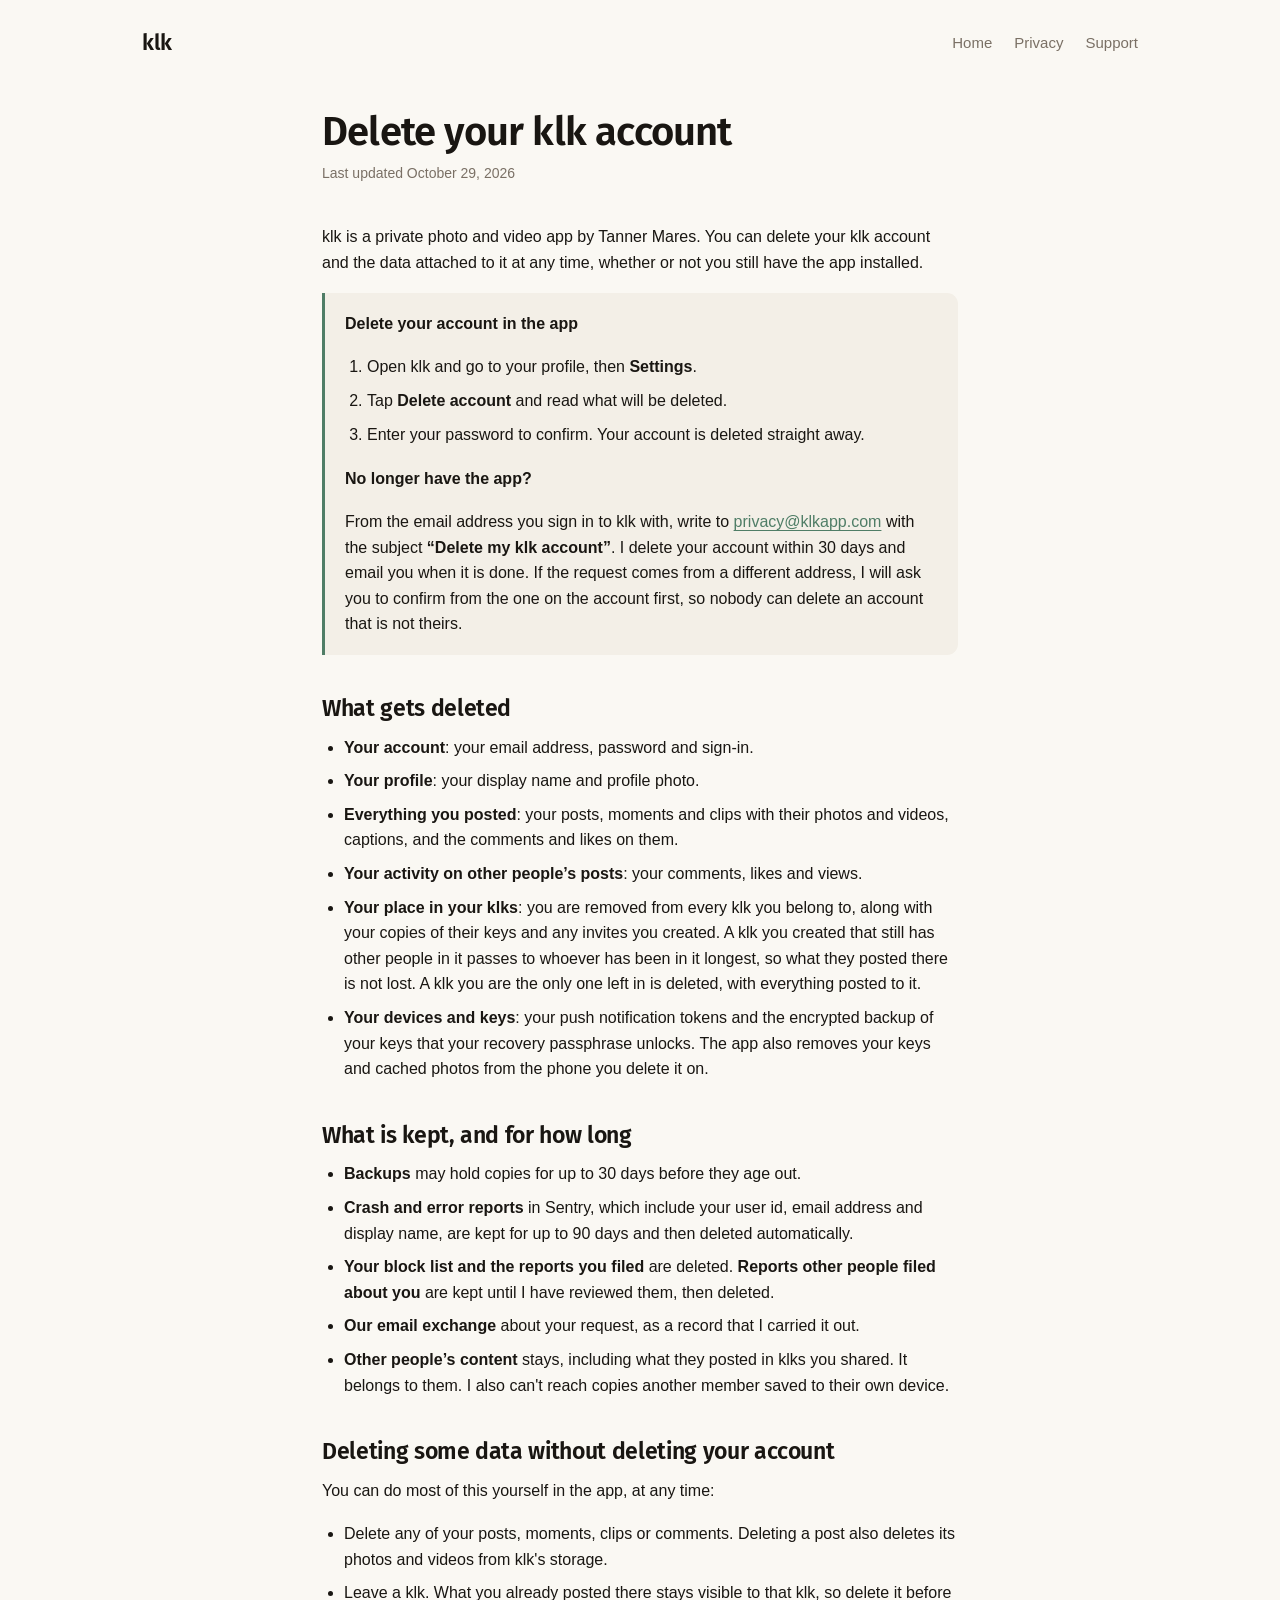
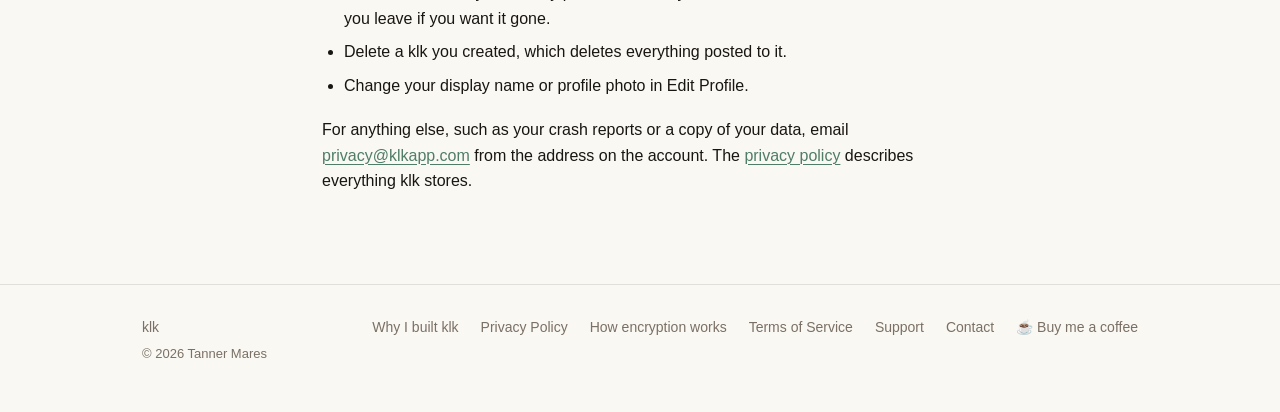
==== commit ef4c9caa: "feat(site): Rewrite Copy In My Voice ## Why this was needed I put together a voice calibration and w" ====
--- a/delete-account.html
+++ b/delete-account.html
@@ -3,7 +3,7 @@
   <head>
     <meta charset="utf-8" />
     <meta name="viewport" content="width=device-width, initial-scale=1" />
-    <title>Delete your account — klk</title>
+    <title>Delete your account | klk</title>
     <meta
       name="description"
       content="How to delete your klk account and its data, what gets deleted, and what is kept."
@@ -11,7 +11,7 @@
     <meta name="theme-color" content="#4f7d66" />
     <meta property="og:type" content="website" />
     <meta property="og:site_name" content="klk" />
-    <meta property="og:title" content="Delete your account — klk" />
+    <meta property="og:title" content="Delete your account | klk" />
     <meta
       property="og:description"
       content="How to delete your klk account and its data, what gets deleted, and what is kept."
@@ -22,10 +22,10 @@
     <meta property="og:image:height" content="1260" />
     <meta
       property="og:image:alt"
-      content="klk — a private, invite-only place for photos and video, shown with a list of klks: Family, Cabin trip, Book club."
+      content="klk, a private, invite-only place for photos and video, shown with a list of klks: Family, Cabin trip, Book club."
     />
     <meta name="twitter:card" content="summary_large_image" />
-    <meta name="twitter:title" content="Delete your account — klk" />
+    <meta name="twitter:title" content="Delete your account | klk" />
     <meta
       name="twitter:description"
       content="How to delete your klk account and its data, what gets deleted, and what is kept."
@@ -55,7 +55,7 @@
     <main class="doc">
       <div class="wrap narrow">
         <h1>Delete your klk account</h1>
-        <p class="updated">Last updated October 16, 2026</p>
+        <p class="updated">Last updated October 29, 2026</p>
 
         <p>
           klk is a private photo and video app by Tanner Mares. You can delete your klk
@@ -76,9 +76,8 @@
             <a href="mailto:privacy@klkapp.com?subject=Delete%20my%20klk%20account"
               >privacy@klkapp.com</a
             >
-            with the subject <strong>“Delete my klk account”</strong>. We delete your
-            account within 30 days and email you when it is done. If the request comes
-            from a different address, we will ask you to confirm from the one on the
+            with the subject <strong>“Delete my klk account”</strong>. I delete your account within 30 days and email you when it is done. If the request comes
+            from a different address, I will ask you to confirm from the one on the
             account first, so nobody can delete an account that is not theirs.
           </p>
         </div>
@@ -123,17 +122,14 @@
           </li>
           <li>
             <strong>Your block list and the reports you filed</strong> are deleted.
-            <strong>Reports other people filed about you</strong> are kept until we have
-            reviewed them, then deleted.
+            <strong>Reports other people filed about you</strong> are kept until I have reviewed them, then deleted.
           </li>
           <li>
-            <strong>Our email exchange</strong> about your request, as a record that we
-            carried it out.
+            <strong>Our email exchange</strong> about your request, as a record that I carried it out.
           </li>
           <li>
             <strong>Other people’s content</strong> stays, including what they posted in
-            klks you shared. It belongs to them. Neither can we reach copies another member
-            saved to their own device.
+            klks you shared. It belongs to them. I also can't reach copies another member saved to their own device.
           </li>
         </ul>
 
@@ -142,7 +138,7 @@
         <ul>
           <li>
             Delete any of your posts, moments, clips or comments. Deleting a post also
-            deletes its photos and videos from our storage.
+            deletes its photos and videos from klk's storage.
           </li>
           <li>
             Leave a klk. What you already posted there stays visible to that klk, so delete
@@ -169,6 +165,7 @@
           <p class="copyright">© 2026 Tanner Mares</p>
         </div>
         <nav>
+          <a href="why.html">Why I built klk</a>
           <a href="privacy.html">Privacy Policy</a>
           <a href="encryption.html">How encryption works</a>
           <a href="terms.html">Terms of Service</a>
--- a/styles.css
+++ b/styles.css
@@ -163,10 +163,19 @@
 .site-head nav a {
   color: var(--ink-muted);
   text-decoration: none;
+  white-space: nowrap;
 }
 
 .site-head nav a:hover {
   color: var(--ink);
+}
+
+/* Nav links stay on one line, so tighten them on small phones to keep four in view. */
+@media (max-width: 420px) {
+  .site-head nav {
+    gap: 14px;
+    font-size: 14px;
+  }
 }
 
 /* ── Hero ───────────────────────────────────────────────────────────── */
@@ -899,10 +908,6 @@
   font-size: 11px;
 }
 
-.how ol.short li {
-  margin-bottom: 12px;
-}
-
 .fig {
   margin: 28px 0 32px;
   padding: 24px 20px;
@@ -1355,3 +1360,176 @@
   border-radius: 4px;
   padding: 0 3px;
 }
+
+/* The short version: three cards, a picture each and a line under it. On a phone the
+   picture sits beside the words so the three still read as one glance. */
+.cards {
+  display: grid;
+  grid-template-columns: repeat(3, minmax(0, 1fr));
+  gap: 14px;
+  margin: 20px 0 18px;
+}
+
+.card {
+  background: var(--surface);
+  border-radius: 14px;
+  padding: 20px 16px 18px;
+  display: flex;
+  flex-direction: column;
+  align-items: center;
+  text-align: center;
+  gap: 14px;
+}
+
+.card h3 {
+  font-size: 17px;
+  margin: 0 0 4px;
+}
+
+.how .card p {
+  font-size: 14px;
+  line-height: 1.4;
+  color: var(--ink-muted);
+  margin: 0;
+}
+
+.card-art {
+  height: 96px;
+  display: grid;
+  place-items: center;
+}
+
+.mini-phone.small {
+  width: 70px;
+  height: 96px;
+  border-radius: 15px;
+  padding: 5px;
+  position: relative;
+}
+
+/* The lock sits on the corner of the phone, in the klk's hue, like a badge. */
+.badge {
+  position: absolute;
+  right: -10px;
+  bottom: -8px;
+  width: 30px;
+  height: 30px;
+  border-radius: 999px;
+  background: var(--paper);
+  border: 1px solid var(--rule);
+  display: grid;
+  place-items: center;
+}
+
+.badge svg {
+  display: block;
+}
+
+.key-art {
+  display: flex;
+  flex-direction: column;
+  align-items: center;
+  gap: 6px;
+}
+
+.key-art svg {
+  display: block;
+}
+
+.faces {
+  display: flex;
+}
+
+.faces .avatar {
+  border: 2px solid var(--surface);
+  margin-left: -6px;
+}
+
+.faces .avatar:first-child {
+  margin-left: 0;
+}
+
+.mini-server.small {
+  width: 96px;
+  height: 96px;
+  padding: 10px;
+}
+
+@media (max-width: 620px) {
+  .cards {
+    grid-template-columns: 1fr;
+    gap: 10px;
+  }
+
+  .card {
+    flex-direction: row;
+    text-align: left;
+    padding: 14px 16px;
+    gap: 18px;
+  }
+
+  .card-art {
+    width: 96px;
+    flex: none;
+  }
+}
+
+/* What is locked, as a row of chips. Ink outlines: these are things, not klks. */
+.how .chips {
+  display: flex;
+  flex-wrap: wrap;
+  align-items: center;
+  gap: 8px;
+  margin: 0 0 8px;
+}
+
+.chips-label {
+  font-size: 11px;
+  letter-spacing: 0.07em;
+  font-weight: 600;
+  text-transform: uppercase;
+  color: var(--ink-muted);
+  margin-right: 4px;
+}
+
+.chip {
+  display: inline-flex;
+  align-items: center;
+  font-size: 14px;
+  line-height: 1;
+  padding: 7px 11px;
+  border: 1px solid var(--rule);
+  border-radius: 999px;
+}
+
+/* Passphrase figure pieces. The dots sit in a field, as they do in the app. */
+.pass-pill {
+  height: 128px;
+  display: grid;
+  place-items: center;
+  font-size: 18px;
+  letter-spacing: 0.12em;
+  color: var(--ink);
+}
+
+.pass-pill span {
+  padding: 9px 14px;
+  border-radius: 11px;
+  border: 1px solid var(--rule);
+  background: var(--paper);
+}
+
+.keybox {
+  width: 92px;
+  height: 128px;
+  display: grid;
+  place-items: center;
+  border-radius: 14px;
+  border: 1px solid var(--rule);
+  background: var(--paper);
+  color: var(--ink);
+}
+
+.keybox svg {
+  display: block;
+}
